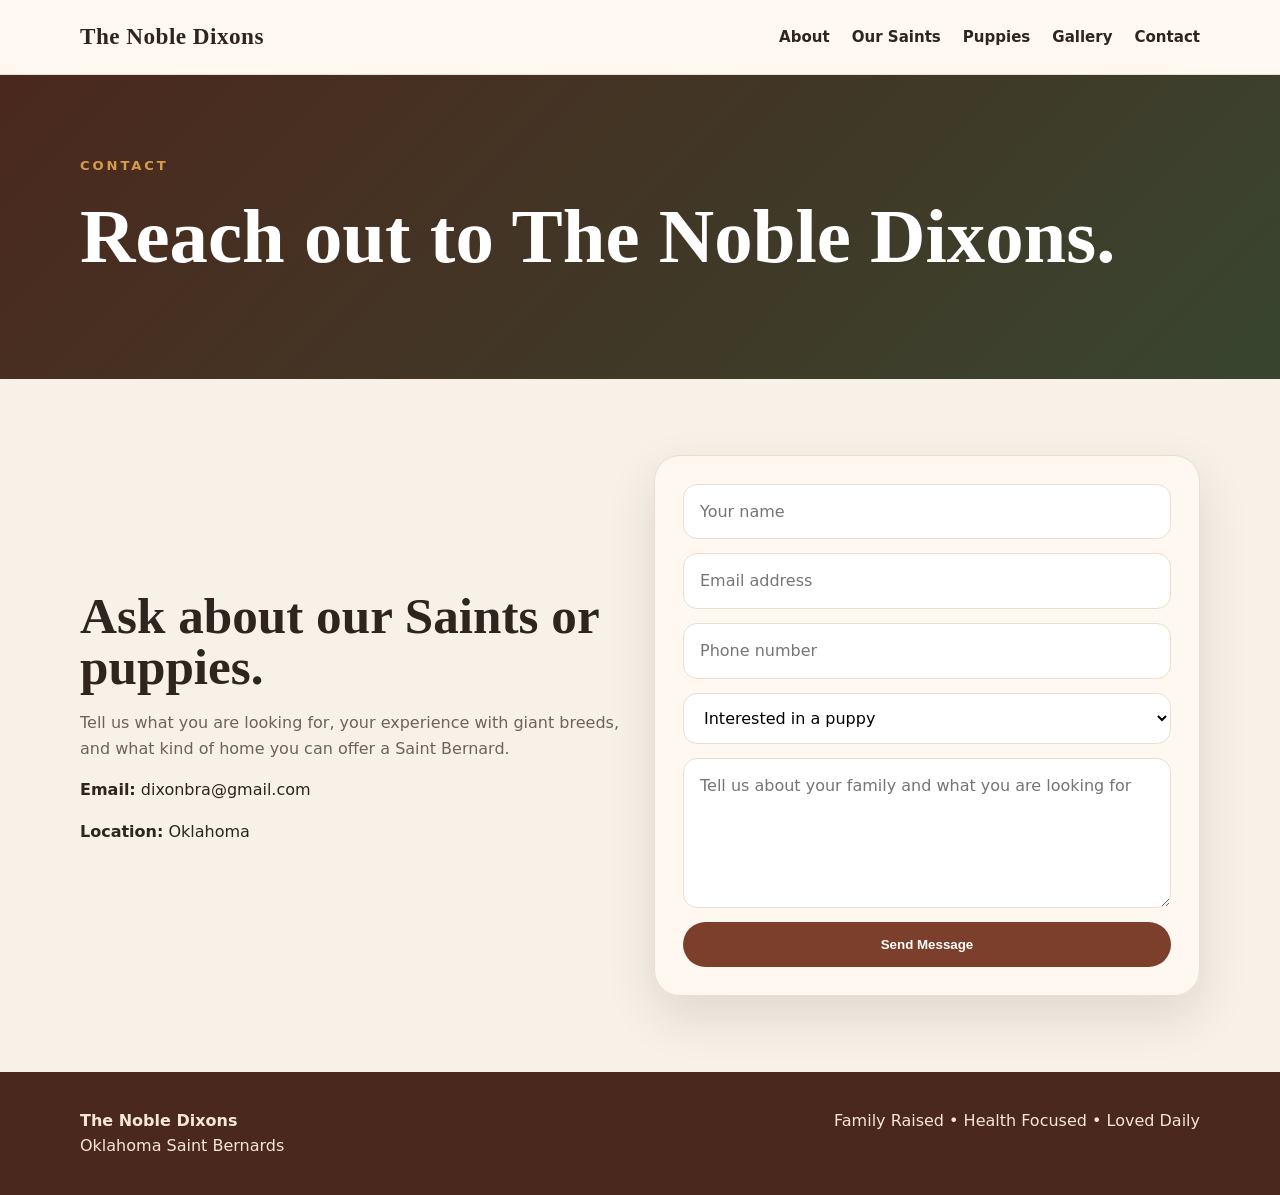
==== contact.html @ 6762f7bf "initial website deployment" ====
<!doctype html><html lang="en"><head><meta charset="utf-8"><meta name="viewport" content="width=device-width,initial-scale=1"><title>Contact | The Noble Dixons</title><link rel="stylesheet" href="styles.css"></head><body><header class="topbar"><div class="container nav"><a class="brand" href="index.html">The Noble Dixons</a><nav class="navlinks"><a href="about.html">About</a><a href="dogs.html">Our Saints</a><a href="puppies.html">Puppies</a><a href="gallery.html">Gallery</a><a href="contact.html">Contact</a></nav></div></header><section class="page-hero"><div class="container"><div class="eyebrow">Contact</div><h1>Reach out to The Noble Dixons.</h1></div></section><section class="section"><div class="container grid two"><div><h2>Ask about our Saints or puppies.</h2><p class="muted">Tell us what you are looking for, your experience with giant breeds, and what kind of home you can offer a Saint Bernard.</p><p><strong>Email:</strong> dixonbra@gmail.com</p><p><strong>Location:</strong> Oklahoma</p></div><form class="card" name="contact" method="POST" data-netlify="true"><input type="hidden" name="form-name" value="contact"><input name="name" placeholder="Your name" required><input name="email" type="email" placeholder="Email address" required><input name="phone" placeholder="Phone number"><select name="interest"><option>Interested in a puppy</option><option>Join the waitlist</option><option>Question about our Saints</option><option>General question</option></select><textarea name="message" placeholder="Tell us about your family and what you are looking for"></textarea><button class="btn primary" type="submit">Send Message</button></form></div></section><footer><div class="container footer-row"><div><strong>The Noble Dixons</strong><br>Oklahoma Saint Bernards</div><div>Family Raised • Health Focused • Loved Daily</div></div></footer></body></html>
---- styles.css ----
:root{
  --cream:#f8f1e7;
  --paper:#fffaf2;
  --ink:#30251e;
  --muted:#6f6258;
  --brown:#7b3f2b;
  --brown-dark:#4b281d;
  --gold:#d89b4a;
  --green:#38452f;
  --line:#eadfce;
  --shadow:0 20px 50px rgba(48,37,30,.12);
}
*{box-sizing:border-box}html{scroll-behavior:smooth}body{margin:0;font-family:Inter,system-ui,-apple-system,Segoe UI,sans-serif;background:var(--cream);color:var(--ink);line-height:1.6}.serif,h1,h2,h3,.brand{font-family:Georgia,'Times New Roman',serif}a{color:inherit;text-decoration:none}img{max-width:100%;display:block}.container{width:min(1120px,92%);margin:auto}.topbar{position:sticky;top:0;z-index:10;background:rgba(255,250,242,.93);backdrop-filter:blur(12px);border-bottom:1px solid var(--line)}.nav{height:74px;display:flex;align-items:center;justify-content:space-between;gap:20px}.brand{font-weight:800;font-size:1.45rem;letter-spacing:.02em}.navlinks{display:flex;gap:22px;font-weight:700;font-size:.94rem}.navlinks a:hover{color:var(--brown)}.hero{min-height:76vh;display:grid;align-items:center;position:relative;background:linear-gradient(90deg,rgba(25,18,14,.82),rgba(25,18,14,.50),rgba(25,18,14,.18)),url('images/hero-sunset.jpg') center 43%/cover no-repeat;color:white}.hero-content{width:min(760px,92%);margin-left:max(4%,calc((100vw - 1120px)/2))}.eyebrow{color:var(--gold);text-transform:uppercase;letter-spacing:.22em;font-weight:900;font-size:.82rem}.hero h1{font-size:clamp(3.1rem,8vw,6.8rem);line-height:.9;margin:.2em 0 .18em;text-shadow:0 10px 25px rgba(0,0,0,.25)}.hero p{font-size:1.2rem;max-width:650px;font-weight:700}.buttons{display:flex;gap:14px;flex-wrap:wrap;margin-top:24px}.btn{display:inline-flex;align-items:center;justify-content:center;padding:13px 20px;border-radius:999px;font-weight:900;border:2px solid transparent}.btn.primary{background:var(--brown);color:white}.btn.primary:hover{background:var(--brown-dark)}.btn.secondary{border-color:rgba(255,255,255,.75);color:white}.btn.light{background:var(--paper);color:var(--brown);box-shadow:var(--shadow)}.section{padding:76px 0}.grid{display:grid;gap:28px}.two{grid-template-columns:1fr 1fr;align-items:center}.three{grid-template-columns:repeat(3,1fr)}.card{background:rgba(255,250,242,.82);border:1px solid var(--line);border-radius:26px;padding:28px;box-shadow:var(--shadow)}.photo-card{overflow:hidden;border-radius:28px;box-shadow:var(--shadow);border:1px solid var(--line);background:var(--paper)}.photo-card img{width:100%;height:480px;object-fit:cover}.section h2{font-size:clamp(2.2rem,4vw,4rem);line-height:1;margin:0 0 18px}.section h3{font-size:1.5rem;margin:0 0 8px}.muted{color:var(--muted)}.feature-strip{margin-top:-54px;position:relative;z-index:2}.feature-strip .card{min-height:170px}.split-bg{background:linear-gradient(180deg,var(--cream),#efe2cf)}.dog-card img,.puppy-card img{height:290px;width:100%;object-fit:cover}.dog-card,.puppy-card{padding:0;overflow:hidden}.dog-card div,.puppy-card div{padding:24px}.badge{display:inline-block;background:#efe0ca;color:var(--brown);font-weight:900;border-radius:999px;padding:6px 12px;font-size:.8rem;margin-bottom:10px}.cta{background:linear-gradient(135deg,var(--green),var(--brown-dark));color:white;border-radius:34px;padding:48px;box-shadow:var(--shadow)}.cta .muted{color:#f3dfc5}.page-hero{padding:80px 0;background:linear-gradient(135deg,var(--brown-dark),var(--green));color:white}.page-hero h1{font-size:clamp(2.6rem,6vw,5rem);margin:0}.list{padding-left:20px}.gallery{display:grid;grid-template-columns:repeat(4,1fr);gap:16px}.gallery img{height:250px;width:100%;object-fit:cover;border-radius:20px;box-shadow:var(--shadow)}form{display:grid;gap:14px}input,textarea,select{width:100%;padding:14px 16px;border:1px solid var(--line);border-radius:14px;background:white;font:inherit}textarea{min-height:150px}footer{padding:36px 0;background:var(--brown-dark);color:#f5e7d4}.footer-row{display:flex;justify-content:space-between;gap:20px;flex-wrap:wrap}@media (max-width:850px){.nav{height:auto;padding:18px 0;align-items:flex-start}.navlinks{flex-wrap:wrap;gap:12px}.hero{min-height:72vh;background-position:center top}.hero-content{margin:auto}.two,.three{grid-template-columns:1fr}.photo-card img{height:360px}.gallery{grid-template-columns:1fr 1fr}.feature-strip{margin-top:0}.cta{padding:30px}}@media (max-width:520px){.gallery{grid-template-columns:1fr}.hero h1{font-size:3.2rem}.section{padding:52px 0}}
.center-head{text-align:center;max-width:780px;margin:0 auto 30px}.puppy-grid{display:grid;grid-template-columns:repeat(2,1fr);gap:24px}.puppy-listing{padding:0;overflow:hidden}.puppy-listing img{height:430px;width:100%;object-fit:cover}.puppy-listing div{padding:24px}.badge.available{background:#e7f1df;color:#315327}.text-link{font-weight:900;color:var(--brown)}.text-link:hover{text-decoration:underline}@media (max-width:850px){.puppy-grid{grid-template-columns:1fr}.puppy-listing img{height:360px}}
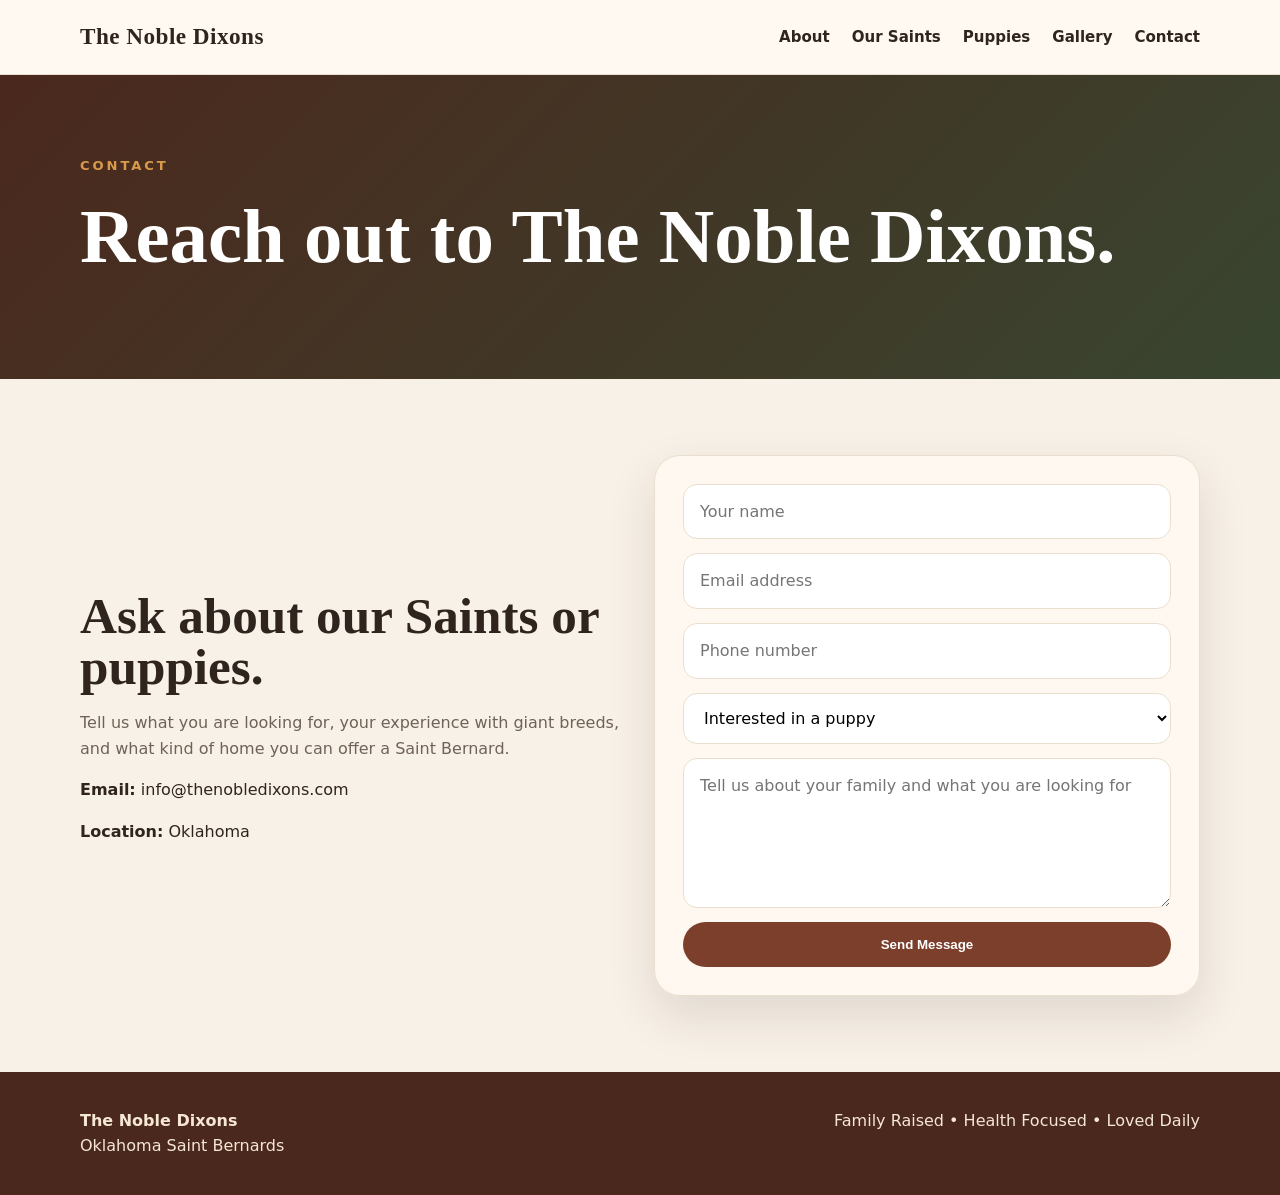
==== commit 41f2f903: "add puppy listing" ====
--- a/contact.html
+++ b/contact.html
@@ -1 +1 @@
-<!doctype html><html lang="en"><head><meta charset="utf-8"><meta name="viewport" content="width=device-width,initial-scale=1"><title>Contact | The Noble Dixons</title><link rel="stylesheet" href="styles.css"></head><body><header class="topbar"><div class="container nav"><a class="brand" href="index.html">The Noble Dixons</a><nav class="navlinks"><a href="about.html">About</a><a href="dogs.html">Our Saints</a><a href="puppies.html">Puppies</a><a href="gallery.html">Gallery</a><a href="contact.html">Contact</a></nav></div></header><section class="page-hero"><div class="container"><div class="eyebrow">Contact</div><h1>Reach out to The Noble Dixons.</h1></div></section><section class="section"><div class="container grid two"><div><h2>Ask about our Saints or puppies.</h2><p class="muted">Tell us what you are looking for, your experience with giant breeds, and what kind of home you can offer a Saint Bernard.</p><p><strong>Email:</strong> dixonbra@gmail.com</p><p><strong>Location:</strong> Oklahoma</p></div><form class="card" name="contact" method="POST" data-netlify="true"><input type="hidden" name="form-name" value="contact"><input name="name" placeholder="Your name" required><input name="email" type="email" placeholder="Email address" required><input name="phone" placeholder="Phone number"><select name="interest"><option>Interested in a puppy</option><option>Join the waitlist</option><option>Question about our Saints</option><option>General question</option></select><textarea name="message" placeholder="Tell us about your family and what you are looking for"></textarea><button class="btn primary" type="submit">Send Message</button></form></div></section><footer><div class="container footer-row"><div><strong>The Noble Dixons</strong><br>Oklahoma Saint Bernards</div><div>Family Raised • Health Focused • Loved Daily</div></div></footer></body></html>
+<!doctype html><html lang="en"><head><meta charset="utf-8"><meta name="viewport" content="width=device-width,initial-scale=1"><title>Contact | The Noble Dixons</title><link rel="stylesheet" href="styles.css"></head><body><header class="topbar"><div class="container nav"><a class="brand" href="index.html">The Noble Dixons</a><nav class="navlinks"><a href="about.html">About</a><a href="dogs.html">Our Saints</a><a href="puppies.html">Puppies</a><a href="gallery.html">Gallery</a><a href="contact.html">Contact</a></nav></div></header><section class="page-hero"><div class="container"><div class="eyebrow">Contact</div><h1>Reach out to The Noble Dixons.</h1></div></section><section class="section"><div class="container grid two"><div><h2>Ask about our Saints or puppies.</h2><p class="muted">Tell us what you are looking for, your experience with giant breeds, and what kind of home you can offer a Saint Bernard.</p><p><strong>Email:</strong> info@thenobledixons.com</p><p><strong>Location:</strong> Oklahoma</p></div><form class="card" name="contact" method="POST" data-netlify="true"><input type="hidden" name="form-name" value="contact"><input name="name" placeholder="Your name" required><input name="email" type="email" placeholder="Email address" required><input name="phone" placeholder="Phone number"><select name="interest"><option>Interested in a puppy</option><option>Join the waitlist</option><option>Question about our Saints</option><option>General question</option></select><textarea name="message" placeholder="Tell us about your family and what you are looking for"></textarea><button class="btn primary" type="submit">Send Message</button></form></div></section><footer><div class="container footer-row"><div><strong>The Noble Dixons</strong><br>Oklahoma Saint Bernards</div><div>Family Raised • Health Focused • Loved Daily</div></div></footer></body></html>
